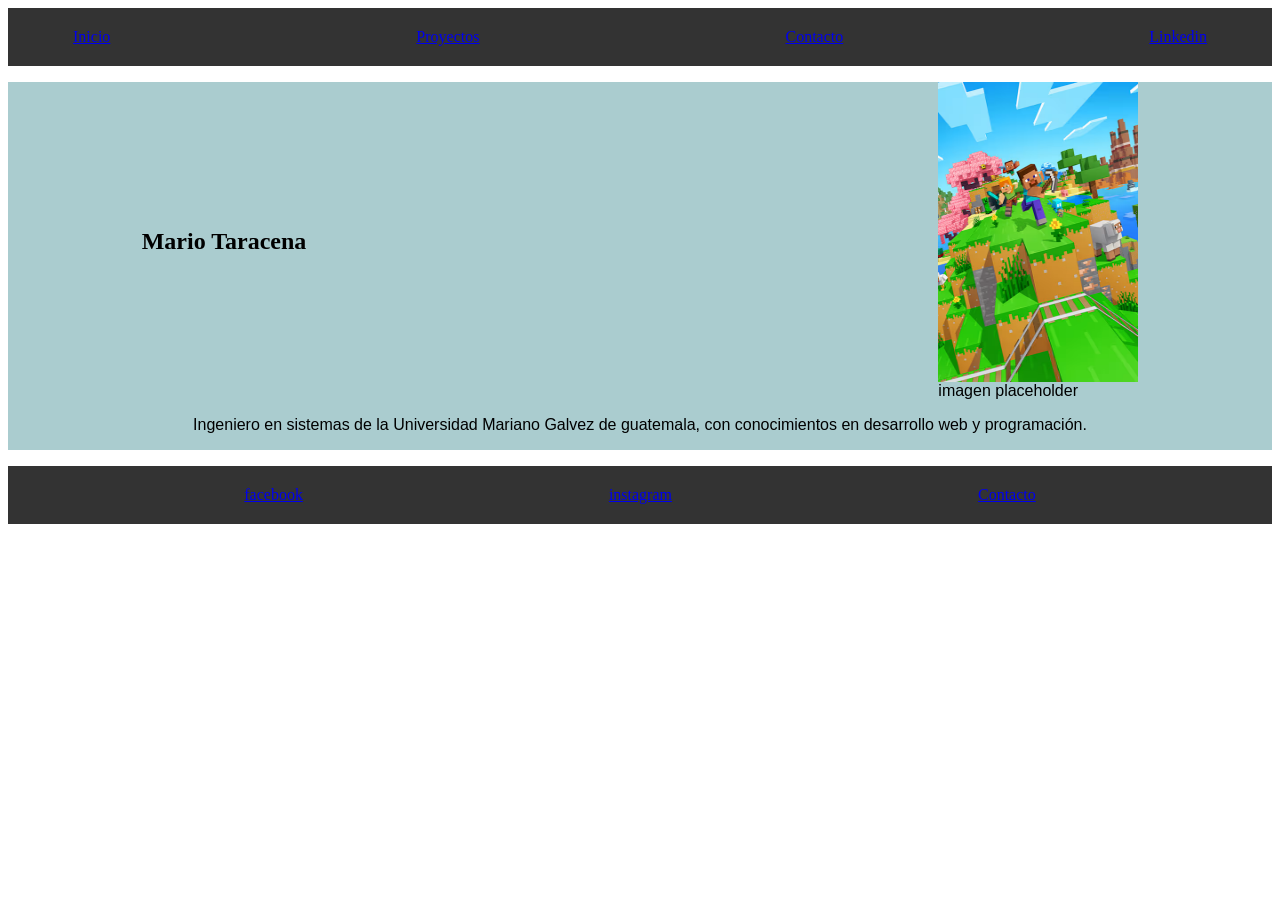
==== proyectos.html @ 0482cb20 "trabajo viernes" ====
<html>
<head>
    
	<meta name="description" content="Estudiante de ingenieria en sistemas con conocimientos de html, css, c++. Con experencia en desarrollo de aplicaciones y paginas web">
	<title>Proyectos | Mario Taracena</title>
	<lang="es">
	<link href="style.css" rel="stylesheet" type="text/css">
</head>

<body>
	<header>
		<nav class="menu">
			<ul class="links">
    			<li><a href="index.html">Inicio</a></li>
    			<li><a href="proyectos.html">Proyectos</a></li>
    			<li><a href="mailto:mariotaracena001@gmail.com">Contacto</a></li>
				<li><a href="https://www.linkedin.com/in/mario-taracena-p%C3%A9rez-4a7136224/">Linkedin</a></li>
  			</ul>
		</nav>
	</header>
	<main>
		<section Class="section1">
			<h1>Mario Taracena</h1>
			<a>
				<img src="mc.png" alt="maincra" width="200px" height="300px"/>
				<br> imagen placeholder
			</a>
		</section>
		
		<section class="section2">
			<p>Ingeniero en sistemas de la Universidad Mariano Galvez de guatemala, con conocimientos en desarrollo web y programación. </p>
		</section>
		
	</main>
	<footer>
		<ul class="links_footer">
   			<li><a href="#">facebook</a></li>
			<li><a href="#">instagram</a></li>
    		<li><a href="#">Contacto</a></li>
  		</ul>
	</footer>
</body>
</html>
---- style.css ----
:root {
    --primary-color: #AACCCF;
    --secondary-color: #333;
    --text-color: #fff;
}

h1 {
    /*Sí, el comics Sans lo eliminaré*/
    font-family: "Comic Sans MS", cursive;
}

header {

    background-color: var(--secondary-color);
    
}

main {
    background-color: var(--primary-color);
    
    font-family: Arial, sans-serif;
    margin: 0;
    padding: 0;
}

footer {
    background-color: var(--secondary-color);
}

ul {
    color: var(--text-color);
    list-style: none;
}

.links {
    display: flex;
    justify-content: center;
    gap: 25%;
    padding: 20px;
}

.section1 {
    display: flex;
    justify-content: center;
    align-items: center;
    gap: 50%;
}

.section2 {
    display: flex;
    justify-content: center;
    align-items: center;
}

.links_footer  {
    display: flex;
    justify-content: center;
    gap: 25%;
    padding: 20px;
}
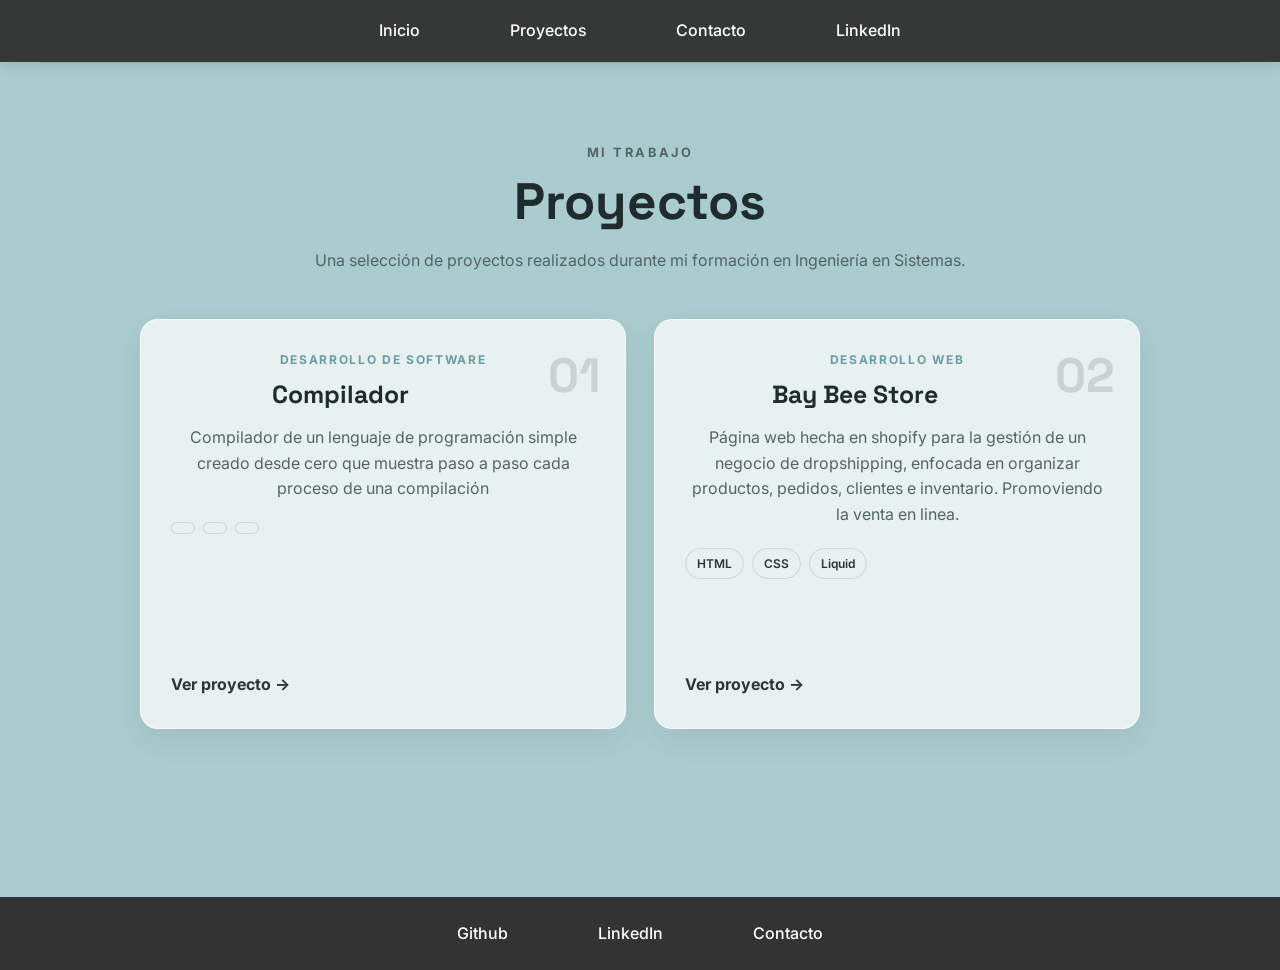
==== commit db2e8b2d: "Portafolio Parte 2" ====
--- a/proyectos.html
+++ b/proyectos.html
@@ -1,43 +1,77 @@
-<html>
+<!DOCTYPE html>
+<html lang="es">
 <head>
-    
-	<meta name="description" content="Estudiante de ingenieria en sistemas con conocimientos de html, css, c++. Con experencia en desarrollo de aplicaciones y paginas web">
-	<title>Proyectos | Mario Taracena</title>
-	<lang="es">
-	<link href="style.css" rel="stylesheet" type="text/css">
+    <meta charset="UTF-8">
+    <meta name="viewport" content="width=device-width, initial-scale=1.0">
+    <meta name="description" content="Proyectos de Mario Taracena.">
+    <title>Proyectos | Mario Taracena</title>
+    <link href="style.css" rel="stylesheet" type="text/css">
 </head>
 
 <body>
-	<header>
-		<nav class="menu">
-			<ul class="links">
-    			<li><a href="index.html">Inicio</a></li>
-    			<li><a href="proyectos.html">Proyectos</a></li>
-    			<li><a href="mailto:mariotaracena001@gmail.com">Contacto</a></li>
-				<li><a href="https://www.linkedin.com/in/mario-taracena-p%C3%A9rez-4a7136224/">Linkedin</a></li>
-  			</ul>
-		</nav>
-	</header>
-	<main>
-		<section Class="section1">
-			<h1>Mario Taracena</h1>
-			<a>
-				<img src="mc.png" alt="maincra" width="200px" height="300px"/>
-				<br> imagen placeholder
-			</a>
-		</section>
-		
-		<section class="section2">
-			<p>Ingeniero en sistemas de la Universidad Mariano Galvez de guatemala, con conocimientos en desarrollo web y programación. </p>
-		</section>
-		
-	</main>
-	<footer>
-		<ul class="links_footer">
-   			<li><a href="#">facebook</a></li>
-			<li><a href="#">instagram</a></li>
-    		<li><a href="#">Contacto</a></li>
-  		</ul>
-	</footer>
+    <header>
+        <nav class="menu" aria-label="Navegación principal">
+            <ul class="links">
+                <li><a href="index.html">Inicio</a></li>
+                <li><a href="proyectos.html">Proyectos</a></li>
+                <li><a href="mailto:mariotaracena001@gmail.com">Contacto</a></li>
+                <li><a href="https://www.linkedin.com/in/mario-taracena-p%C3%A9rez-4a7136224/">LinkedIn</a></li>
+            </ul>
+        </nav>
+    </header>
+
+    <main class="projects-page">
+        <section class="projects-section">
+            <div class="section-heading centered">
+                <p class="eyebrow">MI TRABAJO</p>
+                <h1>Proyectos</h1>
+                <p>Una selección de proyectos realizados durante mi formación en Ingeniería en Sistemas.</p>
+            </div>
+
+            <div class="projects-grid">
+                <article class="project-card">
+                    <div class="project-number">01</div>
+                    <div class="project-content">
+                        <p class="project-type">DESARROLLO DE SOFTWARE</p>
+                        <h2>Compilador</h2>
+                        <p>
+                            Compilador de un lenguaje de programación simple creado desde cero que muestra paso a paso cada proceso de una compilación
+                        </p>
+                        <div class="tags">
+                            <span></span>
+                            <span></span>
+                            <span></span>
+                        </div>
+                    </div>
+                    <a class="card-link" href="#">Ver proyecto <span aria-hidden="true">→</span></a>
+                </article>
+
+                <article class="project-card">
+                    <div class="project-number">02</div>
+                    <div class="project-content">
+                        <p class="project-type">DESARROLLO WEB</p>
+                        <h2>Bay Bee Store</h2>
+                        <p>
+                            Página web hecha en shopify para la gestión de un negocio de dropshipping, enfocada en organizar productos, pedidos, clientes e inventario. Promoviendo la venta en linea.
+                        </p>
+                        <div class="tags">
+                            <span>HTML</span>
+                            <span>CSS</span>
+                            <span>Liquid</span>
+                        </div>
+                    </div>
+                    <a class="card-link" href="https://storebaybee.myshopify.com/">Ver proyecto <span aria-hidden="true">→</span></a>
+                </article>
+            </div>
+        </section>
+    </main>
+
+    <footer>
+        <ul class="links_footer">
+            <li><a href="https://github.com/marioo-t">Github</a></li>
+            <li><a href="https://www.linkedin.com/in/mario-taracena-p%C3%A9rez-4a7136224/">LinkedIn</a></li>
+            <li><a href="mailto:mariotaracena001@gmail.com">Contacto</a></li>
+        </ul>
+    </footer>
 </body>
 </html>
--- a/style.css
+++ b/style.css
@@ -1,60 +1,408 @@
+@import url("https://fonts.googleapis.com/css2?family=Inter:wght@400;500;600&family=Space+Grotesk:wght@500;600;700&display=swap");
+
 :root {
     --primary-color: #AACCCF;
     --secondary-color: #333;
+    --secondary-dark: #242424;
     --text-color: #fff;
-}
-
-h1 {
-    /*Sí, el comics Sans lo eliminaré*/
-    font-family: "Comic Sans MS", cursive;
-}
-
-header {
-
-    background-color: var(--secondary-color);
-    
-}
-
-main {
-    background-color: var(--primary-color);
-    
-    font-family: Arial, sans-serif;
+    --dark-text: #1f2b2d;
+    --muted-text: #536467;
+    --card-bg: rgba(255, 255, 255, 0.72);
+    --border: rgba(51, 51, 51, 0.16);
+    --accent: #6b9da1;
+    --radius: 18px;
+}
+
+* {
+    box-sizing: border-box;
     margin: 0;
     padding: 0;
 }
 
-footer {
-    background-color: var(--secondary-color);
-}
-
-ul {
-    color: var(--text-color);
+html {
+    scroll-behavior: smooth;
+}
+
+body {
+    min-height: 100vh;
+    background: var(--primary-color);
+    color: var(--dark-text);
+    font-family: "Inter", Arial, sans-serif;
+    line-height: 1.6;
+}
+
+a {
+    color: inherit;
+}
+
+header {
+    background: rgba(51, 51, 51, 0.97);
+    position: sticky;
+    top: 0;
+    z-index: 10;
+    box-shadow: 0 3px 16px rgba(0, 0, 0, 0.12);
+}
+
+.menu {
+    max-width: 1200px;
+    margin: 0 auto;
+    padding: 0 28px;
+}
+
+.links,
+.links_footer {
     list-style: none;
-}
-
-.links {
-    display: flex;
-    justify-content: center;
-    gap: 25%;
-    padding: 20px;
-}
-
-.section1 {
     display: flex;
     justify-content: center;
     align-items: center;
-    gap: 50%;
-}
-
-.section2 {
+    gap: clamp(25px, 7vw, 90px);
+    padding: 18px 0;
+}
+
+.links a,
+.links_footer a {
+    color: var(--text-color);
+    text-decoration: none;
+    font-weight: 500;
+    transition: color 0.2s ease, transform 0.2s ease;
+}
+
+.links a:hover,
+.links_footer a:hover {
+    color: #d7f4f6;
+}
+
+main {
+    width: min(1200px, calc(100% - 40px));
+    margin: 0 auto;
+}
+
+.hero {
+    min-height: calc(100vh - 65px);
+}
+
+.hero-content {
+    min-height: 620px;
+    display: flex;
+    align-items: center;
+    justify-content: space-between;
+    gap: 70px;
+    padding: 70px 35px;
+}
+
+.hero-text {
+    max-width: 620px;
+}
+
+.eyebrow {
+    margin-bottom: 10px;
+    color: var(--muted-text);
+    font-size: 0.8rem;
+    font-weight: 700;
+    letter-spacing: 0.2em;
+}
+
+h1,
+h2,
+h3 {
+    font-family: "Space Grotesk", Arial, sans-serif;
+    line-height: 1.15;
+}
+
+.hero-text h1 {
+    font-size: clamp(2.7rem, 6vw, 5rem);
+    letter-spacing: -0.04em;
+}
+
+.hero-text h1 span {
+    color: var(--secondary-color);
+}
+
+.hero-text h2 {
+    margin-top: 18px;
+    color: var(--muted-text);
+    font-size: clamp(1.25rem, 2.5vw, 1.7rem);
+    font-weight: 500;
+}
+
+.description {
+    max-width: 590px;
+    margin-top: 24px;
+    color: #405154;
+    font-size: 1.05rem;
+}
+
+.hero-buttons {
+    display: flex;
+    flex-wrap: wrap;
+    gap: 14px;
+    margin-top: 32px;
+}
+
+.button {
+    display: inline-block;
+    padding: 12px 22px;
+    border-radius: 999px;
+    text-decoration: none;
+    font-weight: 700;
+    transition: transform 0.2s ease, box-shadow 0.2s ease, background 0.2s ease;
+}
+
+.button:hover {
+    transform: translateY(-3px);
+    box-shadow: 0 8px 18px rgba(51, 51, 51, 0.16);
+}
+
+.primary-button {
+    background: var(--secondary-color);
+    color: var(--text-color);
+}
+
+.secondary-button {
+    border: 1px solid var(--secondary-color);
+    color: var(--secondary-color);
+    background: rgba(255, 255, 255, 0.2);
+}
+
+.hero-image {
     display: flex;
     justify-content: center;
     align-items: center;
-}
-
-.links_footer  {
-    display: flex;
-    justify-content: center;
-    gap: 25%;
-    padding: 20px;
-}
+    flex: 0 0 330px;
+}
+
+.image-frame {
+    position: relative;
+    width: 320px;
+    height: 400px;
+    overflow: hidden;
+    border-radius: 28px;
+    border: 10px solid rgba(255, 255, 255, 0.5);
+    box-shadow: 0 24px 55px rgba(51, 51, 51, 0.22);
+    transform: rotate(2deg);
+}
+
+.image-frame::after {
+    content: "";
+    position: absolute;
+    inset: 0;
+    background: linear-gradient(135deg, rgba(255,255,255,0.12), transparent 55%);
+    pointer-events: none;
+}
+
+.image-frame img {
+    width: 100%;
+    height: 100%;
+    object-fit: cover;
+}
+
+.intro-section,
+.projects-section {
+    border-top: 1px solid var(--border);
+    padding: 80px 35px;
+    text-align: center;
+}
+
+.section-heading h2,
+.section-heading h1 {
+    font-size: clamp(2rem, 4vw, 3.2rem);
+}
+
+.section-heading.centered {
+    text-align: center;
+    max-width: 760px;
+    margin: 0 auto 45px;
+}
+
+.section-heading.centered > p:last-child {
+    margin-top: 16px;
+    color: var(--muted-text);
+}
+
+.intro-section > p {
+    max-width: 760px;
+    margin: 25px auto 0;
+    color: #405154;
+    text-align: center;
+    font-size: 1.05rem;
+}
+
+.projects-page {
+    min-height: calc(100vh - 65px);
+}
+
+.projects-grid {
+    width: min(100%, 1000px);
+    margin: 0 auto;
+    display: grid;
+    grid-template-columns: repeat(2, minmax(0, 1fr));
+    gap: 28px;
+    align-items: stretch;
+}
+
+.project-card {
+    min-height: 410px;
+    position: relative;
+    display: flex;
+    flex-direction: column;
+    justify-content: space-between;
+    padding: 30px;
+    overflow: hidden;
+    background: var(--card-bg);
+    border: 1px solid rgba(255, 255, 255, 0.65);
+    border-radius: var(--radius);
+    box-shadow: 0 12px 30px rgba(51, 51, 51, 0.09);
+    backdrop-filter: blur(6px);
+    transition: transform 0.25s ease, box-shadow 0.25s ease;
+}
+
+.project-card:hover {
+    transform: translateY(-7px);
+    box-shadow: 0 20px 40px rgba(51, 51, 51, 0.16);
+}
+
+.project-number {
+    position: absolute;
+    top: 18px;
+    right: 24px;
+    color: rgba(51, 51, 51, 0.16);
+    font-family: "Space Grotesk", Arial, sans-serif;
+    font-size: 3rem;
+    font-weight: 700;
+}
+
+.project-type {
+    color: var(--accent);
+    font-size: 0.75rem;
+    font-weight: 700;
+    letter-spacing: 0.14em;
+}
+
+.project-content h2 {
+    max-width: 80%;
+    margin-top: 12px;
+    font-size: 1.55rem;
+}
+
+.project-content > p:not(.project-type) {
+    margin-top: 16px;
+    color: var(--muted-text);
+}
+
+.tags {
+    display: flex;
+    flex-wrap: wrap;
+    gap: 8px;
+    margin-top: 20px;
+}
+
+.tags span {
+    padding: 5px 11px;
+    border: 1px solid rgba(51, 51, 51, 0.14);
+    border-radius: 999px;
+    color: var(--secondary-color);
+    font-size: 0.75rem;
+    font-weight: 600;
+}
+
+.card-link {
+    align-self: flex-start;
+    margin-top: 28px;
+    color: var(--secondary-color);
+    text-decoration: none;
+    font-weight: 700;
+}
+
+.card-link:hover {
+    color: var(--accent);
+}
+
+footer {
+    margin-top: 0;
+    background: var(--secondary-color);
+}
+
+footer .links_footer {
+    max-width: 1200px;
+    margin: 0 auto;
+    padding: 24px 28px;
+}
+
+@media (max-width: 800px) {
+    .hero-content {
+        min-height: auto;
+        flex-direction: column;
+        justify-content: center;
+        text-align: center;
+        gap: 45px;
+        padding: 65px 20px;
+    }
+
+    .hero-text {
+        display: flex;
+        flex-direction: column;
+        align-items: center;
+    }
+
+    .hero-buttons {
+        justify-content: center;
+    }
+
+    .hero-image {
+        flex-basis: auto;
+    }
+
+    .projects-grid {
+        grid-template-columns: 1fr;
+        max-width: 600px;
+    }
+
+    .project-card {
+        min-height: 360px;
+    }
+}
+
+@media (max-width: 560px) {
+    .menu {
+        padding: 0 16px;
+    }
+
+    .links {
+        gap: 16px;
+        flex-wrap: wrap;
+        font-size: 0.88rem;
+    }
+
+    main {
+        width: min(100% - 24px, 1200px);
+    }
+
+    .hero-content,
+    .intro-section,
+    .projects-section {
+        padding-left: 10px;
+        padding-right: 10px;
+    }
+
+    .hero-text h1 {
+        font-size: 2.5rem;
+    }
+
+    .image-frame {
+        width: 250px;
+        height: 330px;
+    }
+
+    .hero-image {
+        flex-basis: auto;
+    }
+
+    .project-card {
+        padding: 24px;
+    }
+
+    .links_footer {
+        gap: 20px;
+        flex-wrap: wrap;
+    }
+}
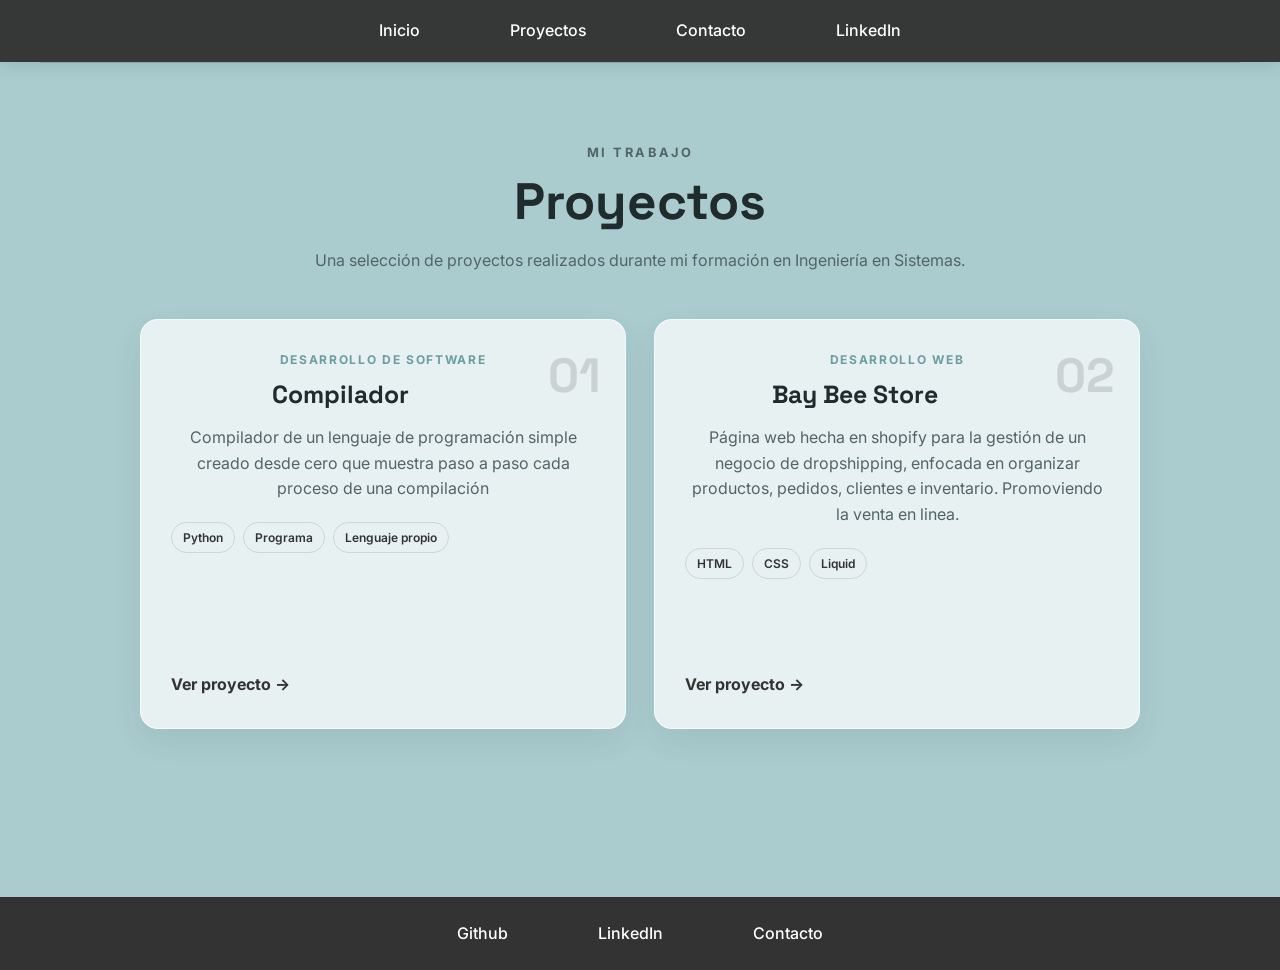
==== commit ecf585db: "pequeñas correciones finales" ====
--- a/proyectos.html
+++ b/proyectos.html
@@ -38,12 +38,12 @@
                             Compilador de un lenguaje de programación simple creado desde cero que muestra paso a paso cada proceso de una compilación
                         </p>
                         <div class="tags">
-                            <span></span>
-                            <span></span>
-                            <span></span>
+                            <span>Python</span>
+                            <span>Programa</span>
+                            <span>Lenguaje propio</span>
                         </div>
                     </div>
-                    <a class="card-link" href="#">Ver proyecto <span aria-hidden="true">→</span></a>
+                    <a class="card-link" href="https://github.com/marioo-t/compilador">Ver proyecto <span aria-hidden="true">→</span></a>
                 </article>
 
                 <article class="project-card">
